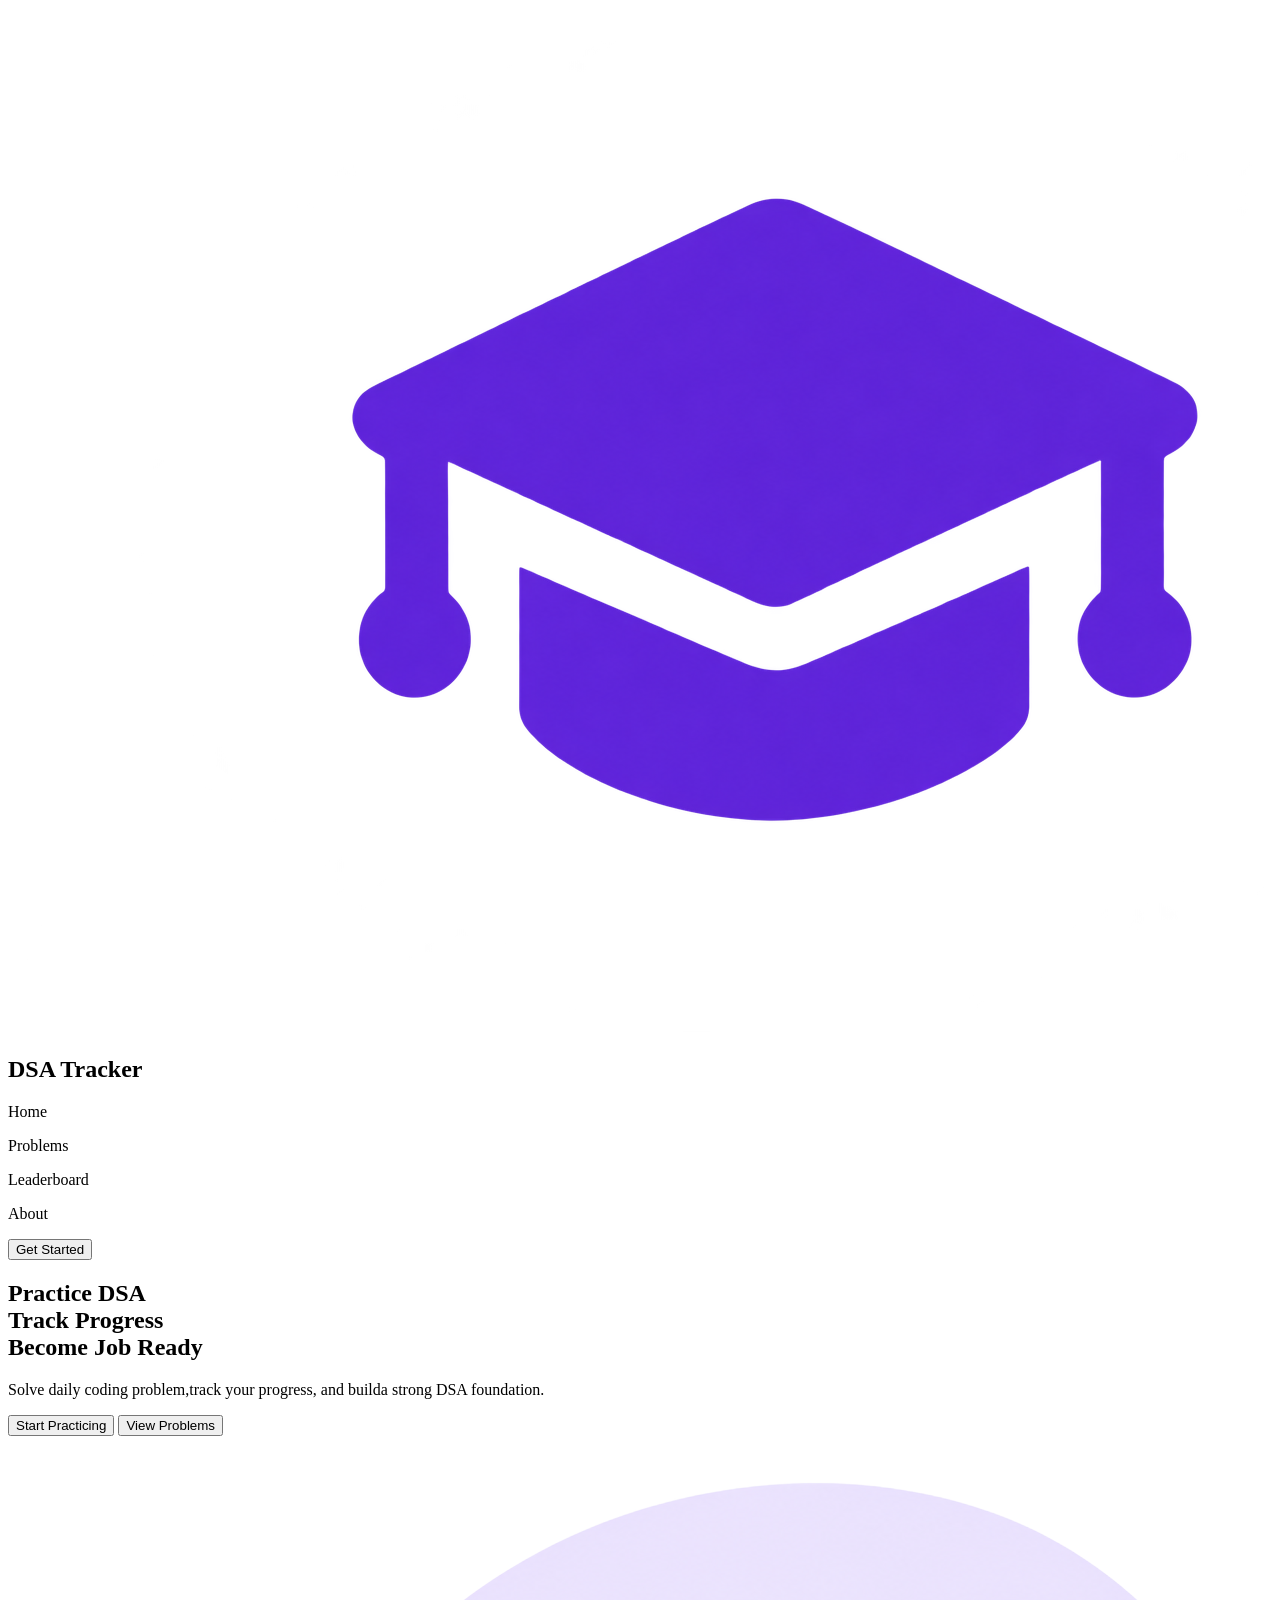
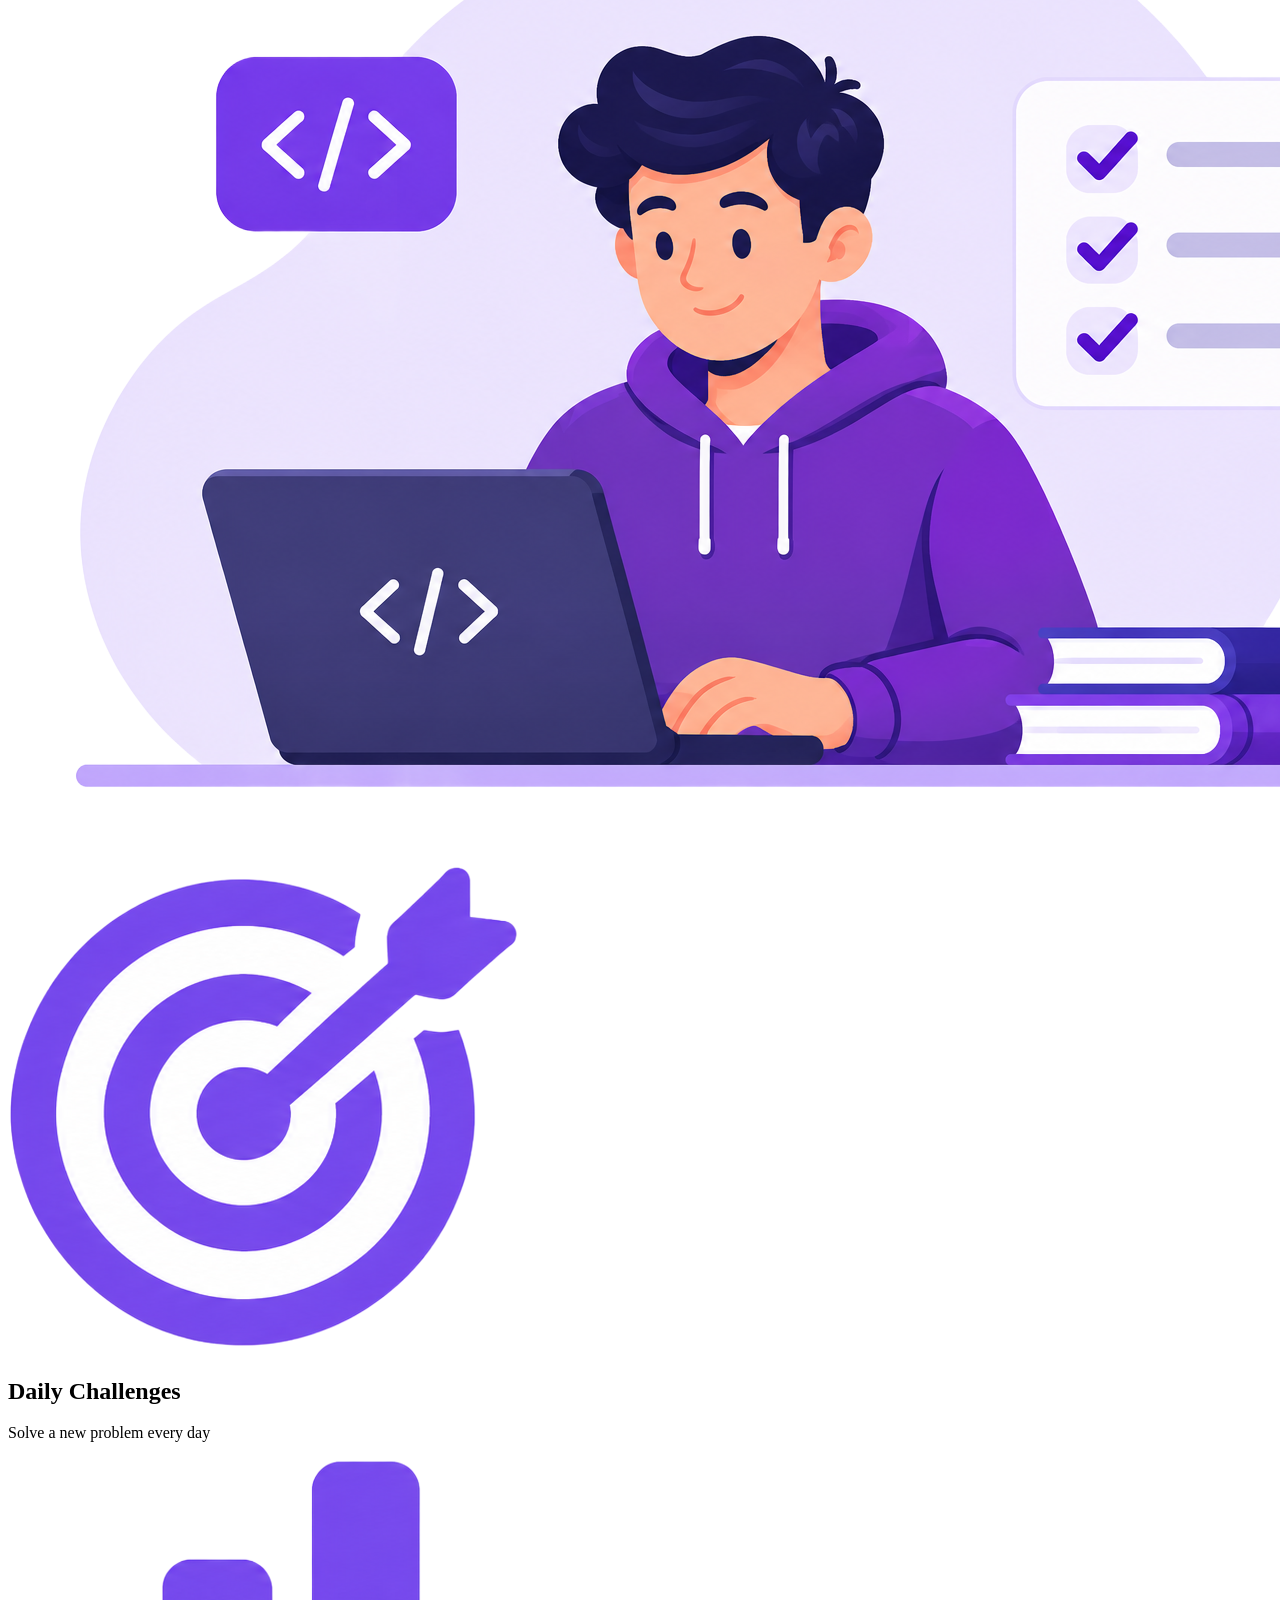
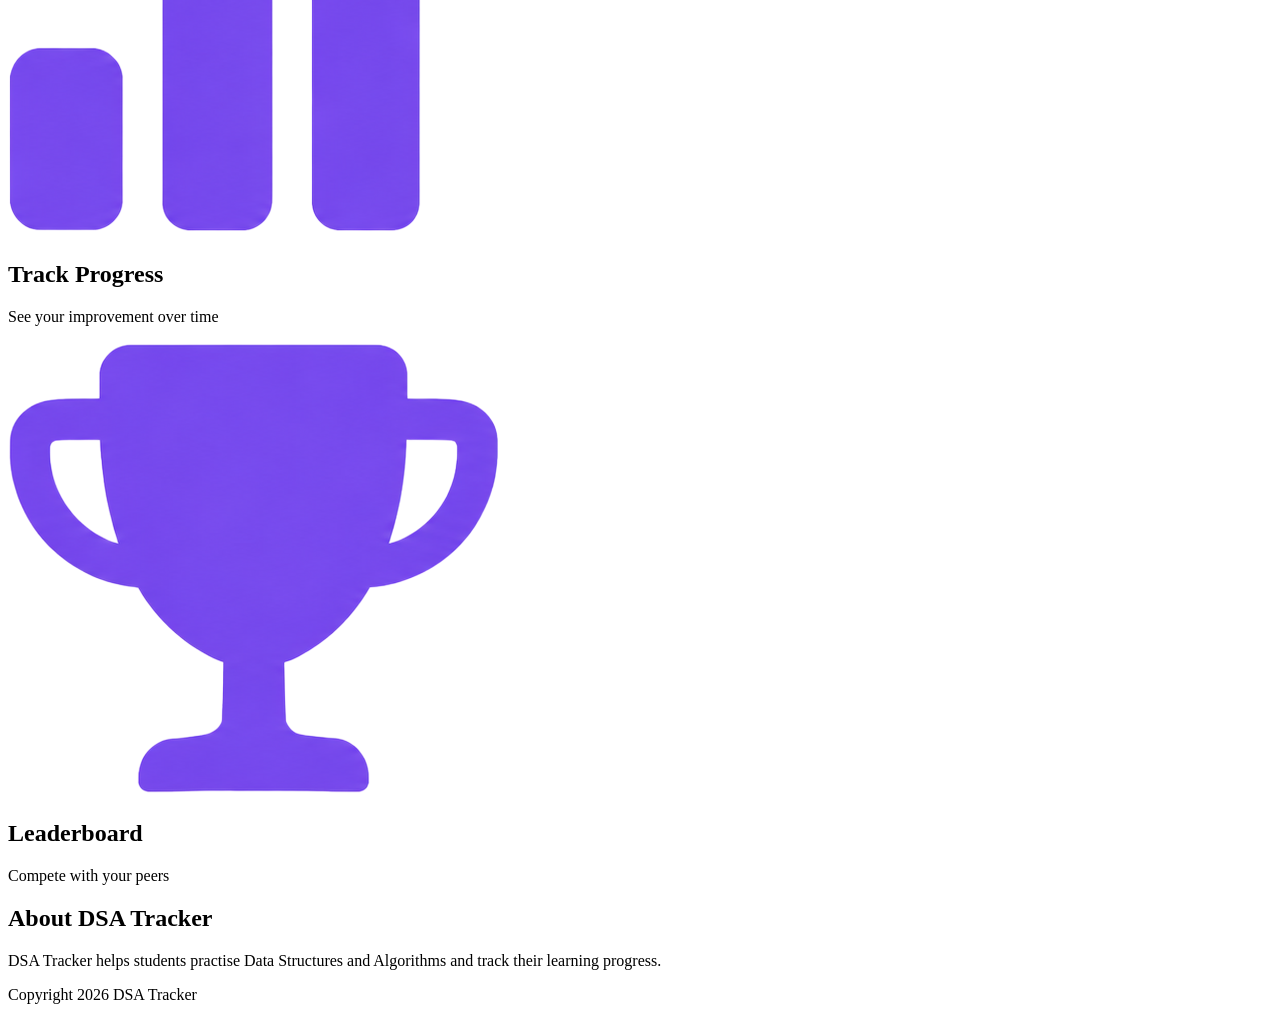
==== Students Submission/2601043_Parth_Deshmukh/Task1/index.html @ 53f7d1c1 "Added HTML structure for Task 1" ====
<!DOCTYPE html>
<html>
    <head>
        <title>DSA Traker</title>
        <link rel="stylesheet" href="style.css">
    </head>
<body>
    <!--NavBar Section-->
    <header class="navbar">
        <div class="logo">
            <img src="Assets/04.png" alt="logo">
            <h2>DSA Tracker</h2>
        </div>
        <div class="menu">
            <p>Home</p>
            <p>Problems</p>
            <p>Leaderboard</p>
            <p>About</p>
        </div>
        <button>Get Started</button>
    </header>
    <!--Main Section-->
    <section class="home">
        <div class="content">
            <h1>
                Practice DSA<br>
                Track Progress<br>
                Become <span>Job Ready</span>
            </h1>
            <p>
                Solve daily coding problem,track your progress,
                and builda strong DSA foundation.
            </p>
            <button>Start Practicing</button>
            <button>View Problems</button>
        </div>
        <div class="image">
            <img src="Assets/05.png" alt="Image not found">

        </div>
    </section>
     <!-- Features Section -->
    <section class="features">

        <div class="box">
            <img src="Assets/03.png" alt="Target">
            <h2>Daily Challenges</h2>
            <p>Solve a new problem every day</p>
        </div>

        <div class="box">
            <img src="Assets/02.png" alt="Progress">
            <h2>Track Progress</h2>
            <p>See your improvement over time</p>
        </div>

        <div class="box">
            <img src="Assets/01.png" alt="Trophy">
            <h2>Leaderboard</h2>
            <p>Compete with your peers</p>
        </div>

    </section>
    <!-- About Section -->
    <section class="about">
        <h2>About DSA Tracker</h2>
        <p>
            DSA Tracker helps students practise Data Structures
            and Algorithms and track their learning progress.
        </p>
    </section>
    <!-- Footer -->
    <footer>
        <p>Copyright 2026 DSA Tracker</p>
    </footer>

</body>
</html>
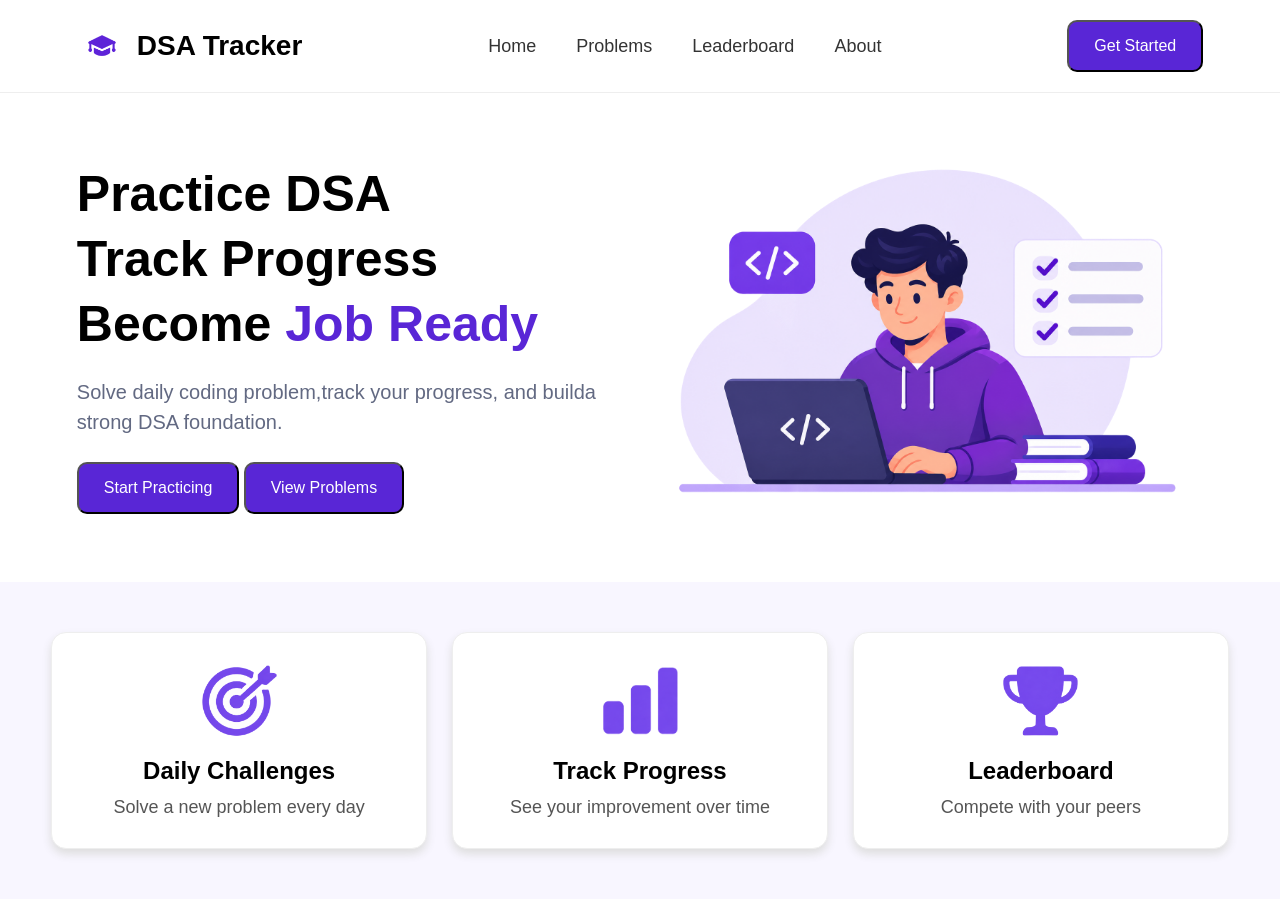
==== commit 9e43f0e8: "Implementing Styling to Task1 and Modifyinng HTML file" ====
--- a/Students Submission/2601043_Parth_Deshmukh/Task1/index.html
+++ b/Students Submission/2601043_Parth_Deshmukh/Task1/index.html
@@ -5,6 +5,7 @@
         <link rel="stylesheet" href="style.css">
     </head>
 <body>
+    
     <!--NavBar Section-->
     <header class="navbar">
         <div class="logo">
@@ -19,6 +20,7 @@
         </div>
         <button>Get Started</button>
     </header>
+
     <!--Main Section-->
     <section class="home">
         <div class="content">
@@ -39,6 +41,7 @@
 
         </div>
     </section>
+
      <!-- Features Section -->
     <section class="features">
 
@@ -61,18 +64,5 @@
         </div>
 
     </section>
-    <!-- About Section -->
-    <section class="about">
-        <h2>About DSA Tracker</h2>
-        <p>
-            DSA Tracker helps students practise Data Structures
-            and Algorithms and track their learning progress.
-        </p>
-    </section>
-    <!-- Footer -->
-    <footer>
-        <p>Copyright 2026 DSA Tracker</p>
-    </footer>
-
 </body>
 </html>
--- a/Students Submission/2601043_Parth_Deshmukh/Task1/style.css
+++ b/Students Submission/2601043_Parth_Deshmukh/Task1/style.css
@@ -0,0 +1,160 @@
+
+* {
+    margin: 0;              /* Removes outside space */
+    padding: 0;             /* Removes inside space */
+    box-sizing: border-box; /* Includes padding and border in total size */
+}
+
+body {
+    font-family: Arial;         /* Sets the font style */
+    background-color: white;    /* Sets background colour */
+}
+
+/* CSS for Nav Bar */
+.navbar {
+    display: flex;                  /* Places items in a row */
+    justify-content: space-between; /* Gives space between items */
+    align-items: center;            /* Aligns items vertically in center */
+    padding: 20px 6%;               /* Adds inside spacing */
+    border-bottom: 1px solid #eeeeee; /* Adds a light bottom border */
+}
+
+/* For logo */
+.logo {
+    display: flex;          /* Places image and text side by side */
+    align-items: center;
+    gap: 10px;              /* Adds space between image and text */
+}
+
+/* Sets the logo image size */
+.logo img {
+    width: 50px;            /* Sets image width */
+    height: 50px;           /* Sets image height */
+    object-fit: contain;    /* Fits complete image without cropping */
+}
+
+/* Sets the logo heading style */
+.logo h2 {
+    font-size: 28px;        /* Sets heading text size */
+}
+
+/* MENU SECTION CSS */
+
+/* Arranges menu items */
+.menu {
+    display: flex;
+    gap: 40px;
+}
+
+/* Menu text */
+.menu p {
+    font-size: 18px;
+    color: #333333;         /* Sets text colour */
+    cursor: pointer;
+    transition: 0.3s;       /* Makes hover effect smooth */
+}
+
+/* Menu Hover */
+.menu p:hover {
+    color: #5926d6;
+}
+
+/* Button */
+button {
+    background-color: #5926d6; /* Sets background colour of button */
+    color: white;              /* Sets text colour of button */
+    padding: 15px 25px;
+    border-radius: 10px;       /* Makes button corners rounded */
+    font-size: 16px;
+    cursor: pointer;           /* Shows hand cursor on hover */
+    transition: 0.3s;
+}
+
+/* HOME SECTION */
+
+/* Designs the main home section */
+.home {
+    display: flex;
+    align-items: center;
+    justify-content: space-between;
+    padding: 60px 6%;
+    gap: 30px;
+}
+
+/* Gives half width to the text section */
+.content {
+    width: 50%;
+}
+
+/* Designs the main heading */
+.content h1 {
+    font-size: 50px;
+    line-height: 1.3;       /* Sets space between heading lines */
+    margin-bottom: 20px;    /* Adds space below heading */
+}
+
+/* Changes the colour of highlighted text */
+.content span {
+    color: #5926d6;
+}
+
+/* Designs the paragraph in home section */
+.content p {
+    font-size: 20px;
+    color: #626982;
+    line-height: 1.5;
+    margin-bottom: 25px;
+}
+
+/* Gives half width to the image section */
+.image {
+    width: 50%;
+}
+
+/* Makes the image fit inside its section */
+.image img {
+    width: 100%;
+}
+
+/* FEATURES SECTION */
+
+/* Arranges all three feature cards */
+.features {
+    display: flex;
+    justify-content: space-around;
+    gap: 25px;
+    padding: 50px 4%;
+    background-color: #f8f6ff;
+}
+
+/* Designs each individual feature box */
+.box {
+    width: 33%;
+    padding: 30px 15px;
+    text-align: center;        /* Aligns text in center */
+    background-color: white;
+    border: 1px solid #eeeeee; /* Adds light border */
+    border-radius: 15px;
+    box-shadow: 0 5px 10px #dddddd; /* Adds shadow below the card */
+    transition: 0.3s;
+}
+
+/* Sets the size of feature images */
+.box img {
+    width: 75px;
+    height: 75px;
+    object-fit: contain;
+    margin-bottom: 15px;
+}
+
+/* Designs feature card headings */
+.box h2 {
+    margin-bottom: 12px;
+    font-size: 24px;
+}
+
+/* Designs feature card paragraphs */
+.box p {
+    font-size: 18px;
+    color: #555555;
+}
